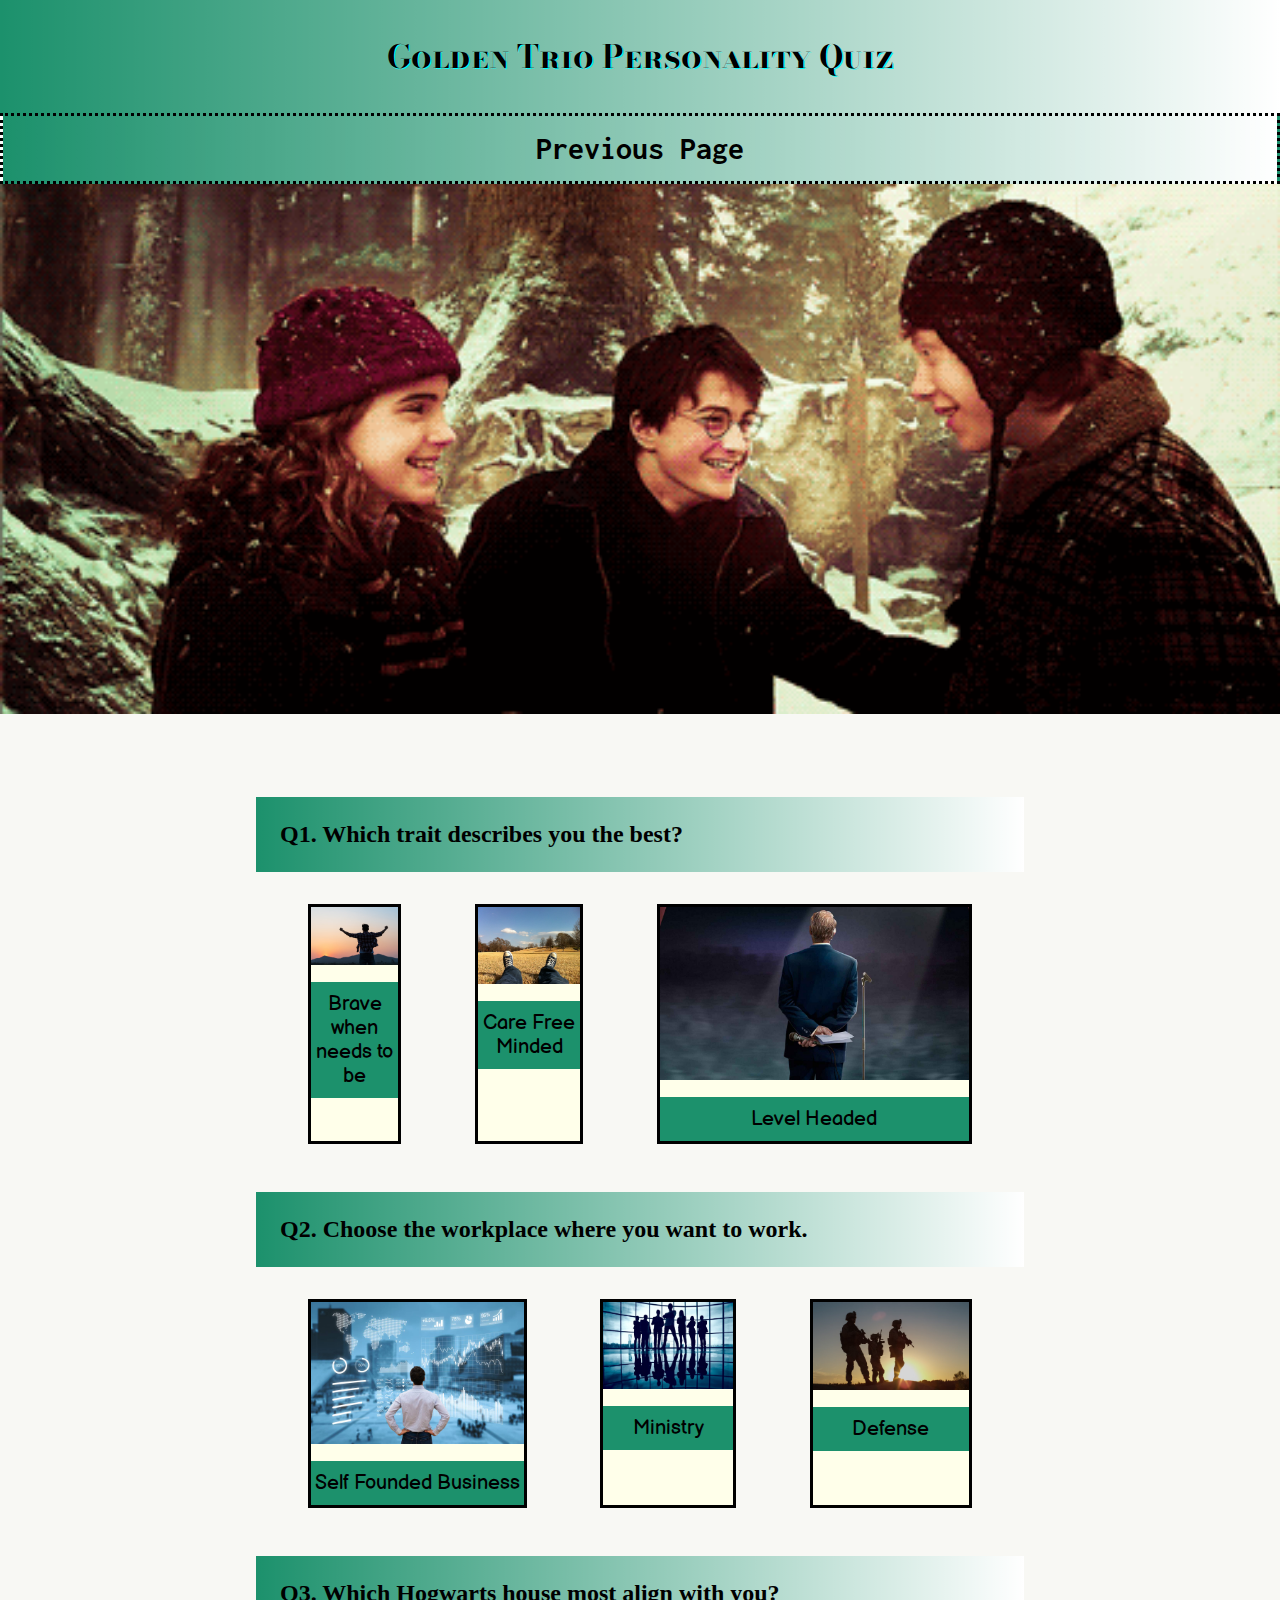
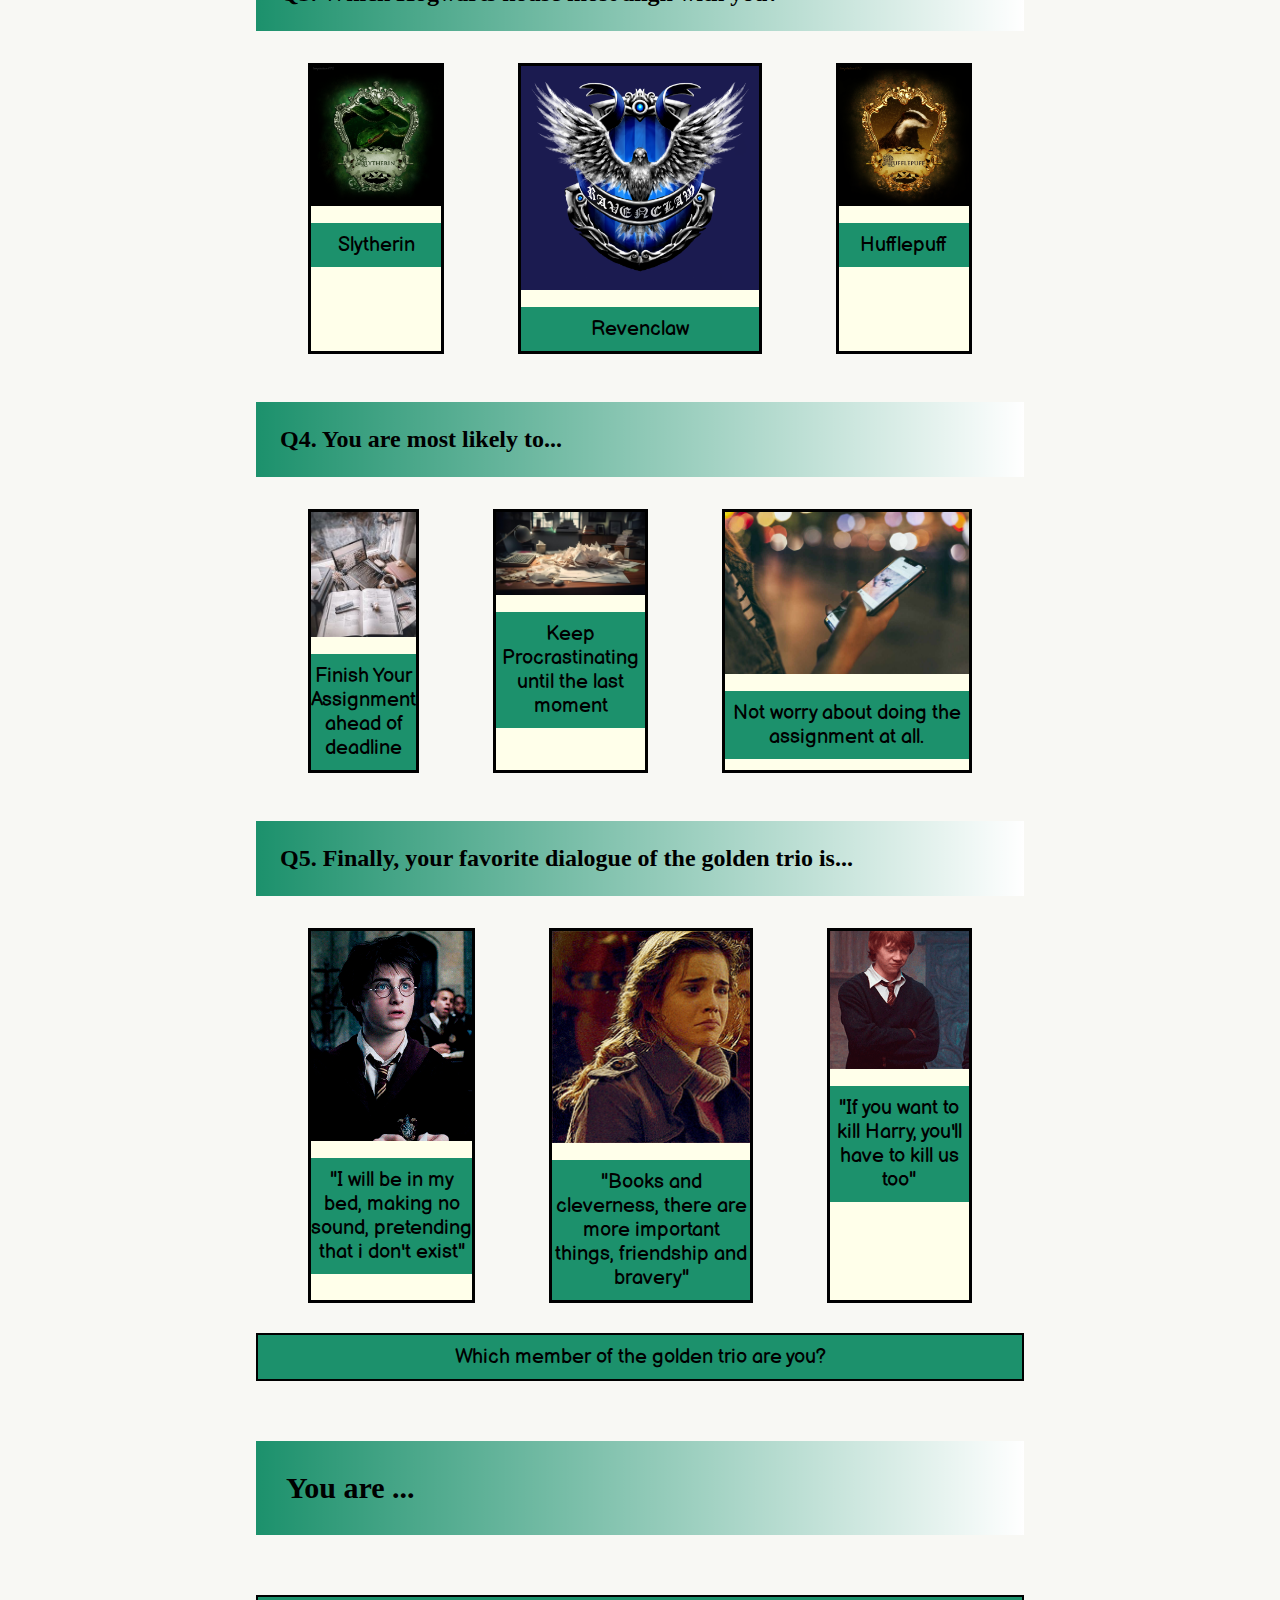
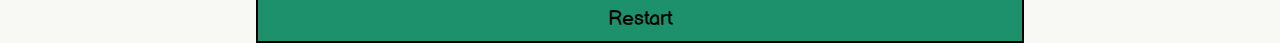
==== quiz.html @ 957b54fd "Add files via upload" ====
<!DOCTYPE html>
<html lang="en">

<head>
	<title>Golden Trio Personality Quiz</title>
	<meta charset="utf-8">
	<meta http-equiv="X-UA-Compatible" content="IE=edge">
	<meta name="viewport" content="width=device-width, initial-scale=1">

	<!-- import the webpage's stylesheet -->
	<link rel="stylesheet" href="/style.css">

	<!-- import the webpage's javascript file -->
	<script src="/script.js" defer>

	</script>
  <link rel="preconnect" href="https://fonts.gstatic.com">
  <link href="https://fonts.googleapis.com/css2?family=Balsamiq+Sans:wght@700&family=Inconsolata:wght@400;800&family=Kiwi+Maru:wght@300&display=swap" rel="stylesheet">
</head>

<body>


	<header id= "grad" ><link rel="preconnect" href="https://fonts.googleapis.com">
<link rel="preconnect" href="https://fonts.gstatic.com" crossorigin>
<link href="https://fonts.googleapis.com/css2?family=Bodoni+Moda+SC:ital,opsz,wght@0,6..96,400..900;1,6..96,400..900&family=Playwrite+HR:wght@100..400&display=swap" rel="stylesheet">   
		Golden Trio Personality Quiz 
  </header>

  <nav> 
      <ul class="click" id="grad"> 
         <li><a href="index.html"><b> Previous Page</b></a></li>
      
        </ul>
  </nav>

    <img id="Trio" src="Golden Trio2.gif" alt="Golden Trio" />
	<main>

		<h2 id="grad">	  Q1. Which trait describes you the best?</h2>
		<div class="question">

			<div class="answer-choice">
			<img src="Brave.jpg" alt="Brave Person symbol.">
        <br>
        <button id="q1a1" >Brave when needs to be</button>
      </div>

      <div class="answer-choice">
        <img src="Carefree.jpg" alt="A carefree person's symbol.">
        <br>
        <button id="q1a2" >Care Free Minded</button>
      </div>
<div class="answer-choice">
  <img src="Levelheaded.jpg" alt="A levelheaded person's symbol.">
        <br>
        <button id="q1a3" >  Level Headed</button>
</div>
      
    </div>

    <h2 id="grad">	Q2. Choose the workplace where you want to work.</h2>
		<div class="question">

			<div class="answer-choice">
        <img src="Business.jpg" alt="An entrepreneur's symbol.">
        <br>
        <button id="q2a1">Self Founded Business</button>
      </div>
      
      <div class="answer-choice">
				<img src="Ministry.jpg" alt="Ministry Department Symbol.">
        <br>
        <button id="q2a2">Ministry</button>
      </div>

      <div class="answer-choice">
				<img src="Defense.jpg" alt="Defense Force Symbol.">
        <br>
        <button id="q2a3">Defense</button>
      </div>

    </div> 
    
    <h2 id="grad">Q3. Which Hogwarts house most align with you?</h2>
    <div class="question">

      <div class="answer-choice">
        <img src="Slytherin.png" alt="Hogwarts House Slytherin Logo.">
        <br>
        <button id="q3a1">Slytherin</button>
      </div>

      <div class="answer-choice">
        <img src="Revenclaw.png" alt="Hogwarts House Revenclaw Logo.">
        <br>
        <button id="q3a2">Revenclaw</button>
      </div>
<div class="answer-choice">
        <img src="Hufflepuff.png" alt="Hogwarts House Hufflepuff Logo.">
        <br>
        <button id="q3a3">Hufflepuff</button>
</div>
    </div> 

    <h2 id="grad">Q4. You are most likely to... </h2>
    <div class="question">

      <div class="answer-choice">
        <img src="Studious.jpg" alt="Finished Work .">
        <br>
        <button id="q4a1">  Finish Your Assignment ahead of deadline</button>
      </div>

      <div class="answer-choice">
        <img src="Pending.jpg" alt="Tons of work pending .">
        <br>
        <button id="q4a2"> Keep Procrastinating until the last moment</button>
      </div>
<div class="answer-choice">
        <img src="NotCare.jpg" alt="Not caring about studies .">
        <br>
        <button id="q4a3">Not worry about doing the assignment at all. </button>
</div>
    </div> 
    
    <h2 id="grad">Q5. Finally, your favorite dialogue of the golden trio is...</h2>
    <div class="question">

      <div class="answer-choice">
        <img src="Harry.gif" alt="Harry Potter From the movie.">
        <br>
        <button id="q5a1">"I will be in my bed, making no sound, pretending that i don't exist"</button>
      </div>

      <div class="answer-choice">
        <img src="Hermione.gif" alt="Hermione From the movie .">
        <br>
        <button id="q5a2">"Books and cleverness, there are more important things, friendship and bravery"</button>
      </div>

            <div class="answer-choice">
        <img src="Ron.gif" alt="Ron Weasley from the movie.">
        <br>
        <button id="q5a3">"If you want to kill Harry, you'll have to kill us too"</button>
            </div>
    </div> 
    
    <div> 
      <button id="displayResult">Which member of the golden trio are you? </button>
      
      <div id="resultpic"></div>
      <h2 id="result" class="grad">You are ...</h2>
      
         
      </div>
      
    </div>
    <button id="restart">Restart</button>
    
  </main>
  </body>
</html>
---- style.css ----
html {
  height: 100%;
  width: 100%;
}
*{ margin: 0; padding: 0; }
body {
  background-color: #F8F8F4;
  font-family: 'Inconsolata', monospace;
}

header {
  font-size: 2em;
  font-weight: bold;
  text-decoration: none;
  background-color: #1c916cFF;
  padding: 1em;
  margin-top: 0; margin-bottom: 0;  text-align: center;
  font-family: "Bodoni Moda SC", serif;
  font-optical-sizing: auto;
  font-style: normal;
  font-color: #000000;
  height: 60%;  
  text-shadow: 1px 1px #00ffff;
}


#grad {
  background-image: linear-gradient(to right, rgba(255,255,255,0), rgba(255,255,255,1));
}

.grad {
  background-image: linear-gradient(to right, rgba(255,255,255,0), rgba(255,255,255,1));
}
main {
  margin-top: 0;
  margin-bottom: 0;
  margin-right: 20%;
  margin-left: 20%;
}

/* STYLE TEXT */
h1 {
  color:black;
  font-size: 20px;
  font-weight: 900;
  margin-bottom:0.5em;
}

h2 {
  margin-top: 2em; 
  font-weight: 600;
  background-color: #1c916cFF;
  padding: 1em;
  font-family: "Times";
  

}


#result {
  color: #000000;
  font-size: 30px;
  font-weight:700;
  margin-bottom: 2em;
}

#displayResult {
  margin-top: 1.5em;
  border-style: solid;
  border-color: black ;
}

#restart {
  border-style: solid;
  border-color: black;
}

/* STYLE FLEX CONTAINER */
.question {
  display: flex;
  margin-top: 2em;
  margin-right: 2%;
  margin-left: 2%;
}
  
/* STYLE FLEX ITEM */
.answer-choice {
  margin-left: 5%;
  margin-right: 5%;
  border-style: solid;
  border-color: black ;
  background-color: #FFFFEA;
  
}

/* STYLE IMAGES */
.answer-choice img {
  display: block;
  max-height: 80%;
  width: 100%;
  margin-left:auto;
  margin-right:auto;
}

/* STYLE BUTTON */
button { 
  width: 100%;
  padding-bottom: 10px;
  padding-top: 10px;
  background-color: #1c916cFF;
  border-style: none;
  font-size: 20px;
  font-family: 'Balsamiq Sans', cursive;
  cursor: pointer;
  
}

button:hover {
  background-color:#FFFFEA;
}


ul {
  list-style-type: none;
  background-color: #1c916cFF;
  overflow: hidden;
  padding: 1em;
  text-align: center;
  }

li { 
  display: inline;
  }

li a {
  text-decoration: none;
  text-align: center;
  color: #000000FF;
  font-size: 2em;
  padding: 1em;
  
  
  }
li a:hover {
  background-color: #c8ffb3FF;
  
  }

.click {
  border-style: dotted;
  border-color: #000000;
  }


#Trio {
width: 100%;
  background-size: cover;
  margin-bottom: 2em;
  }

#resultpic {
width: 100%;
  background-size: cover;
  margin-bottom: 1em;
}

main { margin-top: 2em; margin-bottom: 2em;margin-right:20%; margin-left:20%;}
p {
  color: #000000FF;
  font-family: 'Balsamiq Sans', cursive;
  font-size: 20px;

}
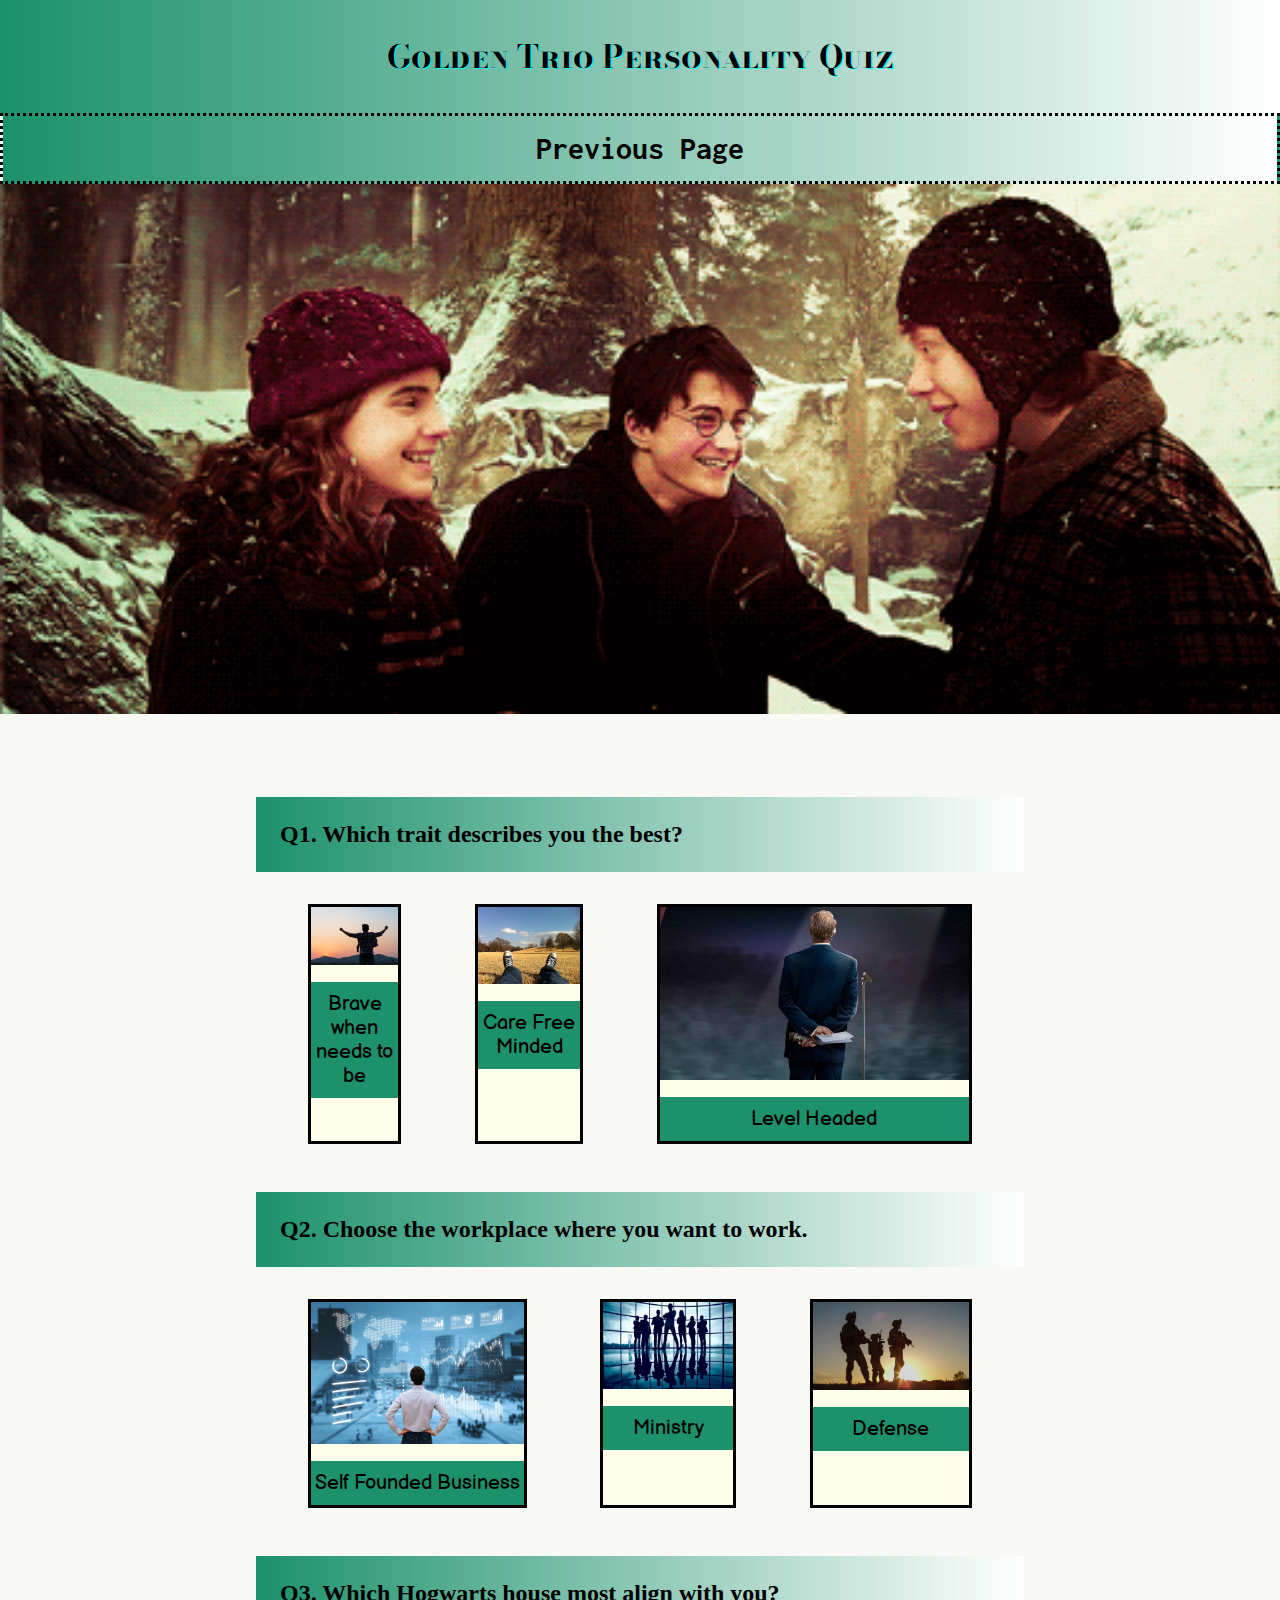
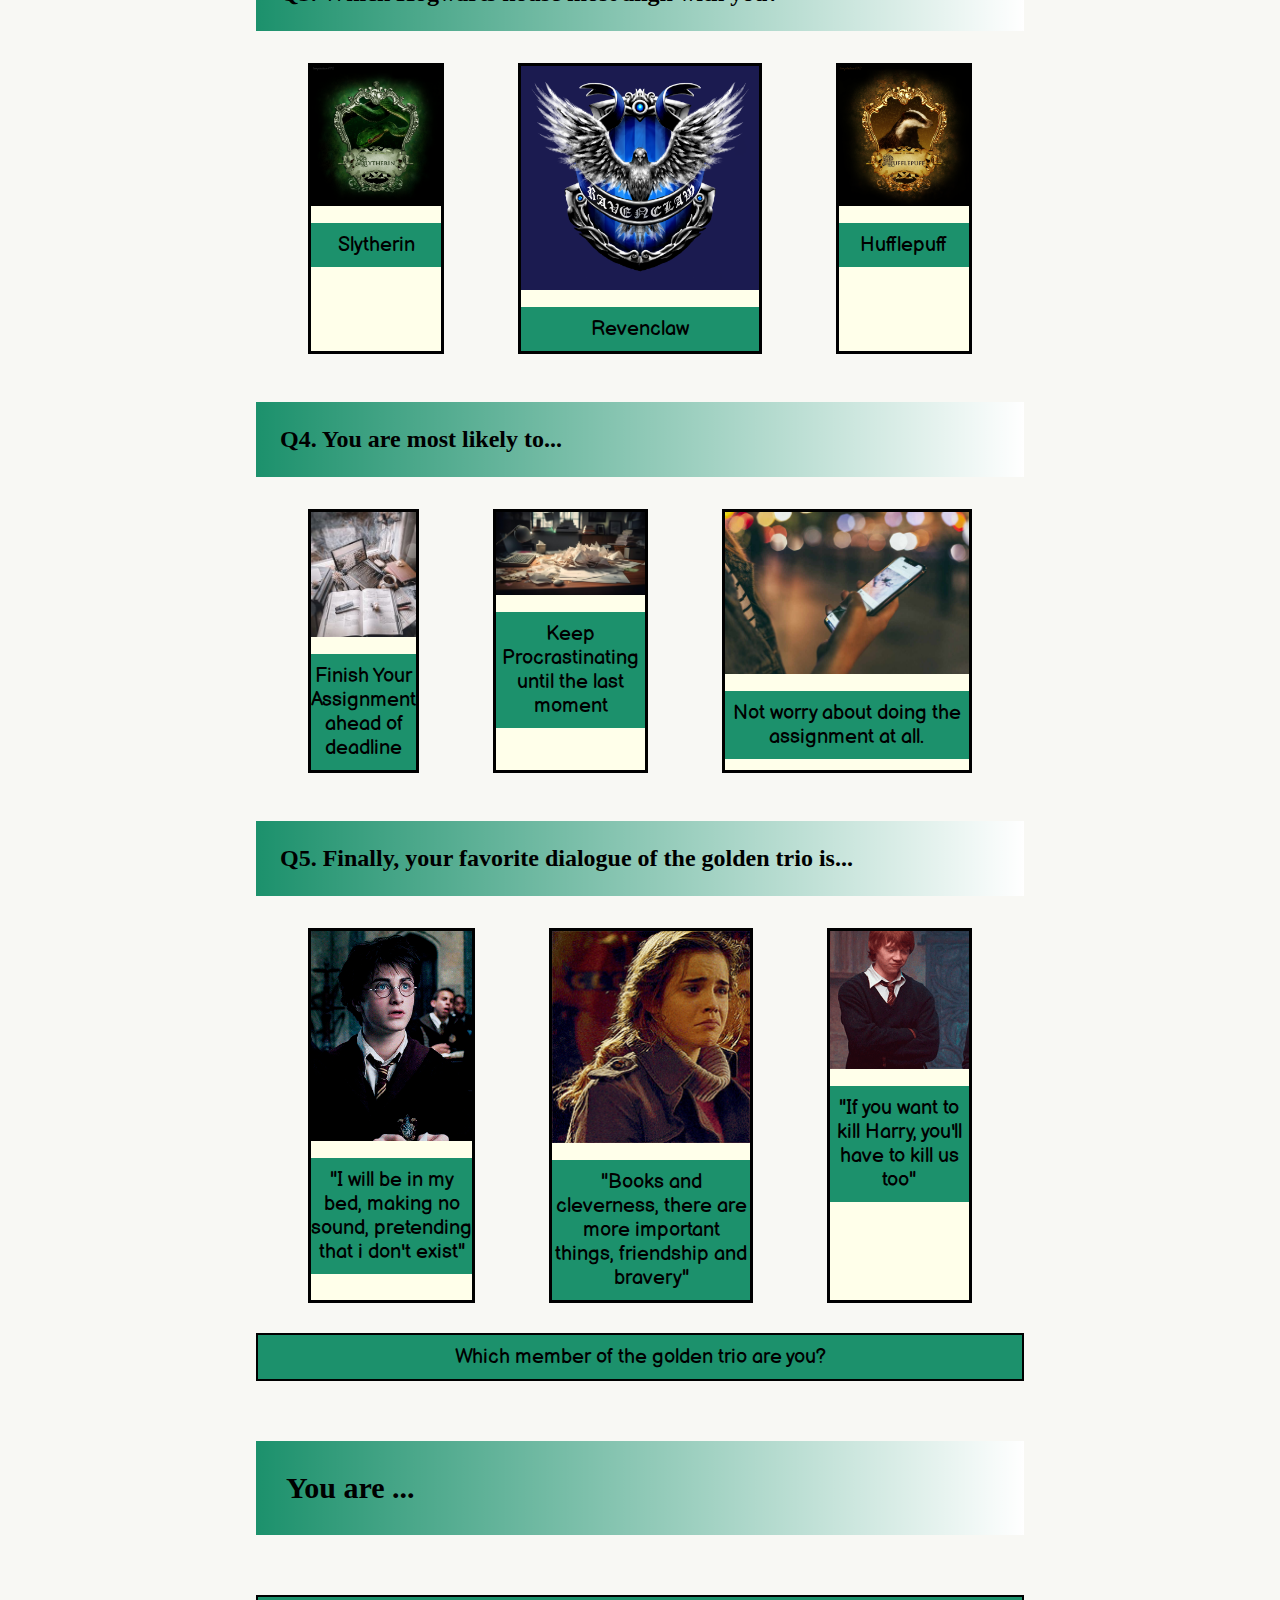
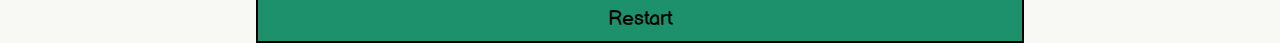
==== commit 98fad8b7: "quiz.html" ====
--- a/quiz.html
+++ b/quiz.html
@@ -8,10 +8,10 @@
 	<meta name="viewport" content="width=device-width, initial-scale=1">
 
 	<!-- import the webpage's stylesheet -->
-	<link rel="stylesheet" href="/style.css">
+	<link rel="stylesheet" href="style.css">
 
 	<!-- import the webpage's javascript file -->
-	<script src="/script.js" defer>
+	<script src="script.js" defer>
 
 	</script>
   <link rel="preconnect" href="https://fonts.gstatic.com">
@@ -160,4 +160,4 @@
     
   </main>
   </body>
-</html>+</html>
